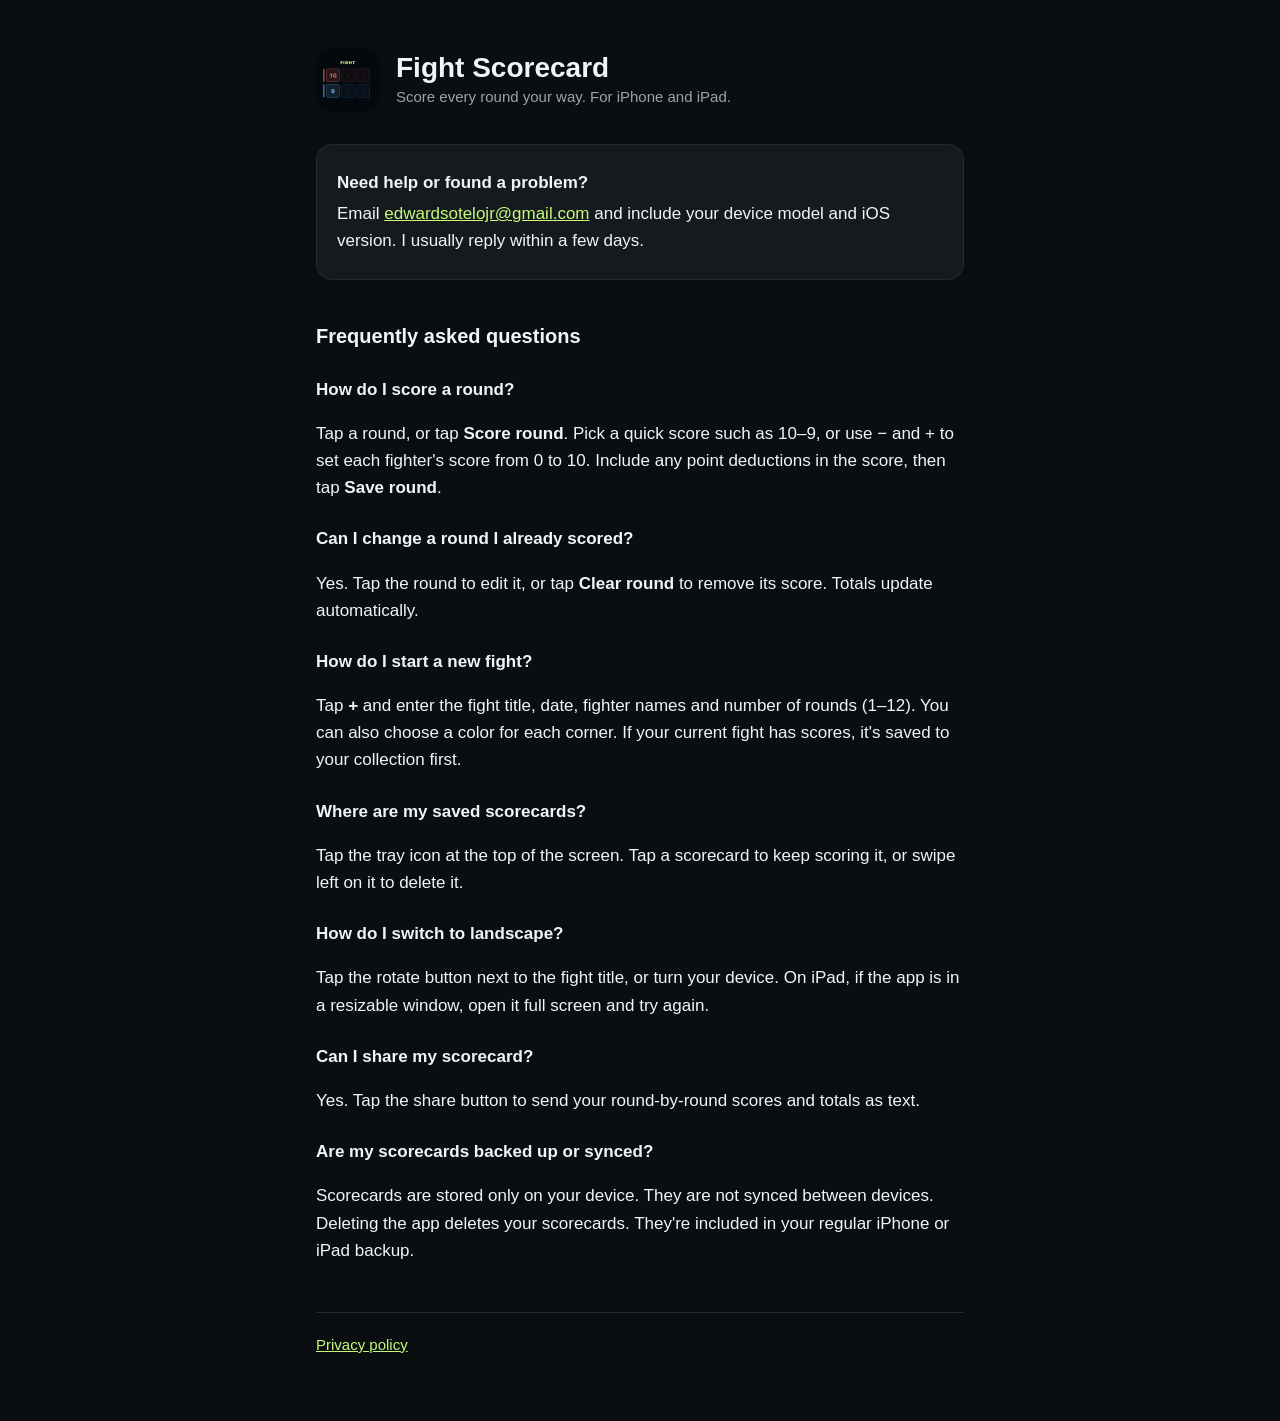
==== index.html @ 10f3430c "Add Fight Scorecard support and privacy pages Co-Authored-By: Claude Opus 5.5 <noreply@anthropic.com" ====
<!doctype html>
<html lang="en">
<head>
  <meta charset="utf-8">
  <meta name="viewport" content="width=device-width, initial-scale=1">
  <title>Fight Scorecard Support</title>
  <meta name="description" content="Help and contact information for the Fight Scorecard app for iPhone and iPad.">
  <link rel="icon" href="icon.png">
  <link rel="stylesheet" href="style.css">
</head>
<body>
<main>
  <header>
    <img src="icon.png" alt="">
    <div>
      <h1>Fight Scorecard</h1>
      <p>Score every round your way. For iPhone and iPad.</p>
    </div>
  </header>

  <div class="card">
    <p><strong>Need help or found a problem?</strong></p>
    <p>Email <a href="mailto:edwardsotelojr@gmail.com?subject=Fight%20Scorecard%20support">edwardsotelojr@gmail.com</a> and include your device model and iOS version. I usually reply within a few days.</p>
  </div>

  <h2>Frequently asked questions</h2>

  <h3>How do I score a round?</h3>
  <p>Tap a round, or tap <strong>Score round</strong>. Pick a quick score such as 10–9, or use − and + to set each fighter's score from 0 to 10. Include any point deductions in the score, then tap <strong>Save round</strong>.</p>

  <h3>Can I change a round I already scored?</h3>
  <p>Yes. Tap the round to edit it, or tap <strong>Clear round</strong> to remove its score. Totals update automatically.</p>

  <h3>How do I start a new fight?</h3>
  <p>Tap <strong>+</strong> and enter the fight title, date, fighter names and number of rounds (1–12). You can also choose a color for each corner. If your current fight has scores, it's saved to your collection first.</p>

  <h3>Where are my saved scorecards?</h3>
  <p>Tap the tray icon at the top of the screen. Tap a scorecard to keep scoring it, or swipe left on it to delete it.</p>

  <h3>How do I switch to landscape?</h3>
  <p>Tap the rotate button next to the fight title, or turn your device. On iPad, if the app is in a resizable window, open it full screen and try again.</p>

  <h3>Can I share my scorecard?</h3>
  <p>Yes. Tap the share button to send your round-by-round scores and totals as text.</p>

  <h3>Are my scorecards backed up or synced?</h3>
  <p>Scorecards are stored only on your device. They are not synced between devices. Deleting the app deletes your scorecards. They're included in your regular iPhone or iPad backup.</p>

  <nav>
    <a href="privacy.html">Privacy policy</a>
  </nav>
</main>
</body>
</html>
---- style.css ----
:root {
  --bg: #0b0e11;
  --panel: #161a1f;
  --text: #f2f4f5;
  --muted: #9aa3ab;
  --accent: #c4fa7a;
  --line: #262c33;
  color-scheme: dark;
}

* { box-sizing: border-box; }

body {
  margin: 0;
  background: var(--bg);
  color: var(--text);
  font: 17px/1.6 -apple-system, BlinkMacSystemFont, "SF Pro Text", "Segoe UI", Roboto, sans-serif;
}

main {
  max-width: 680px;
  margin: 0 auto;
  padding: 48px 16px 64px;
}

header {
  display: flex;
  align-items: center;
  gap: 16px;
  margin-bottom: 32px;
}

header img {
  width: 64px;
  height: 64px;
  border-radius: 14px;
}

header p { margin: 0; color: var(--muted); font-size: 15px; }

h1 { margin: 0; font-size: 28px; line-height: 1.2; }
h2 { margin: 40px 0 8px; font-size: 20px; }
h3 { margin: 24px 0 4px; font-size: 17px; }

a { color: var(--accent); }

.card {
  background: var(--panel);
  border: 1px solid var(--line);
  border-radius: 16px;
  padding: 20px;
  margin: 24px 0;
}

.card p { margin: 4px 0; }

nav {
  margin-top: 48px;
  padding-top: 20px;
  border-top: 1px solid var(--line);
  font-size: 15px;
}

nav a { margin-right: 20px; }
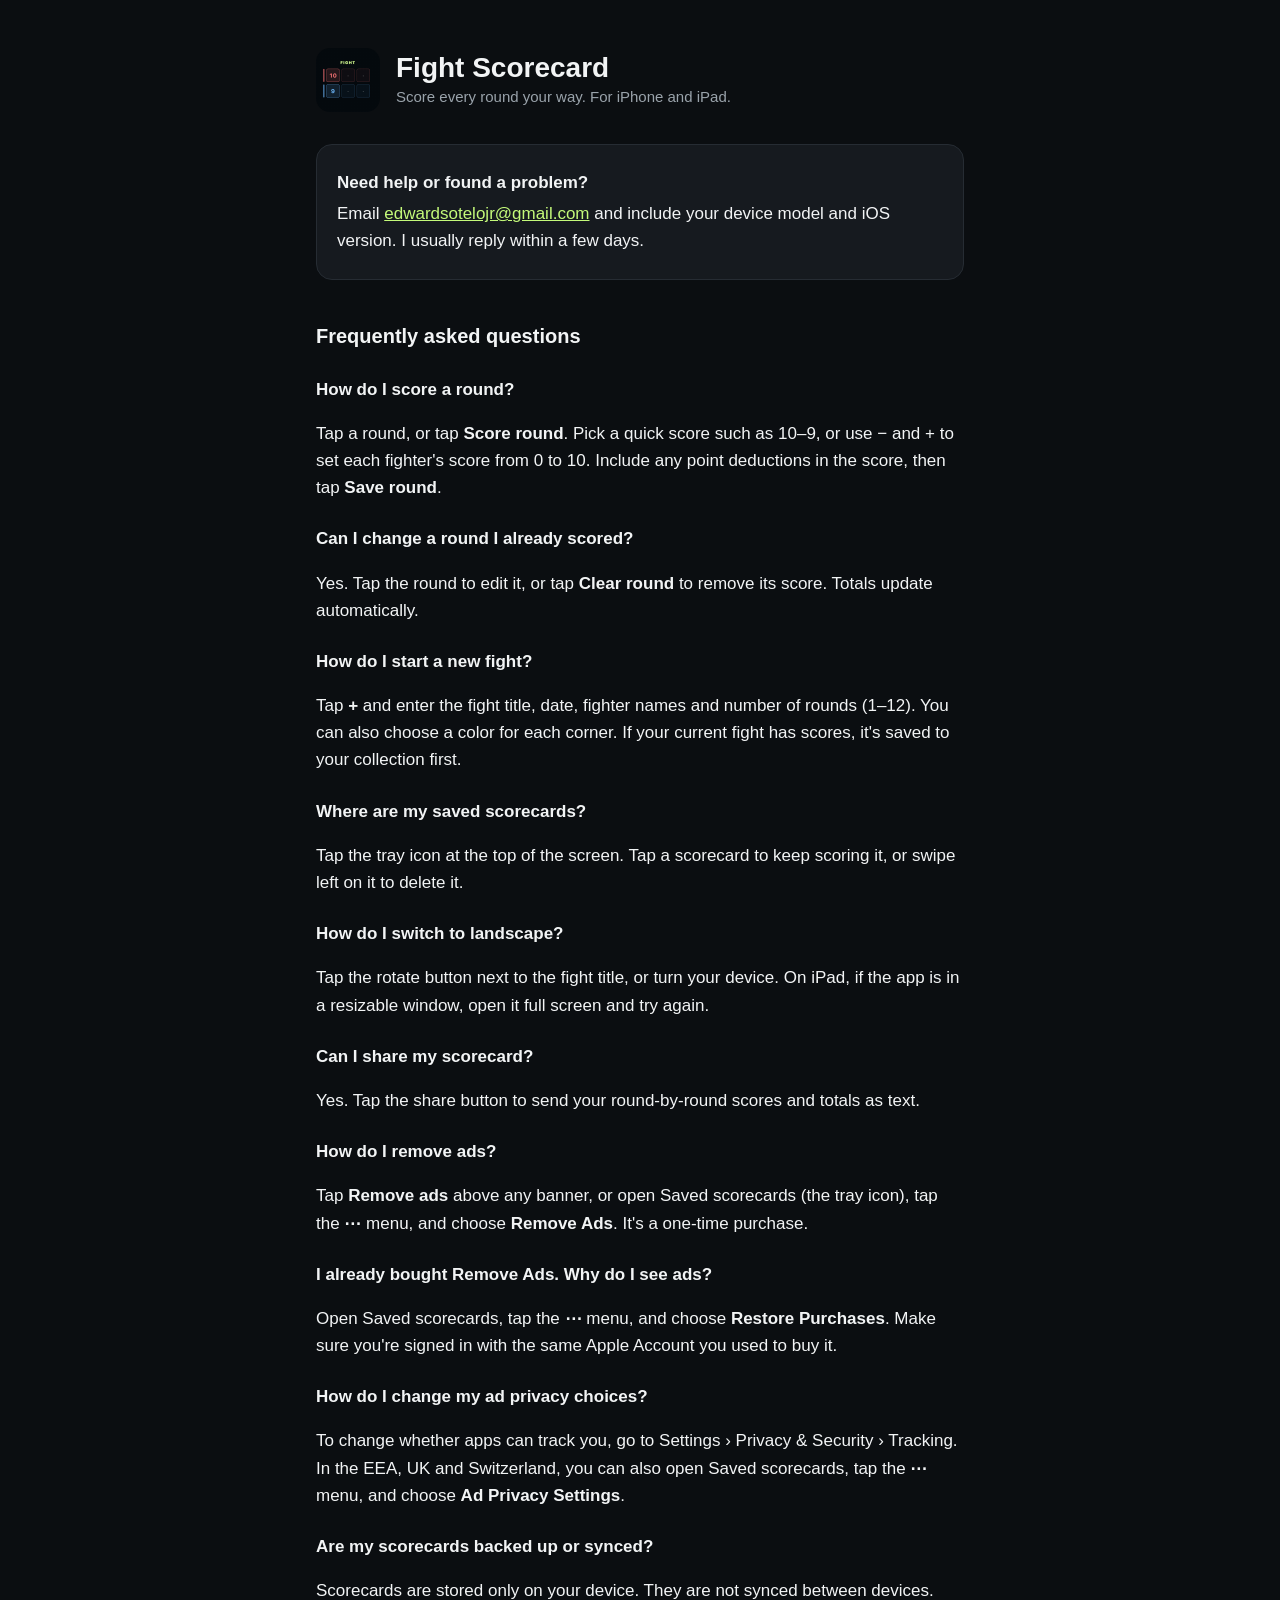
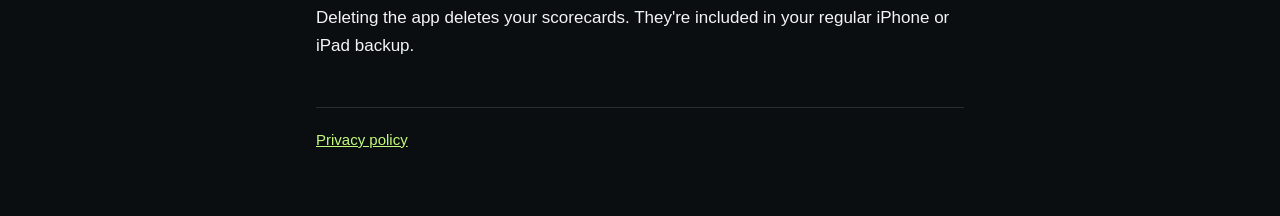
==== commit 6b047999: "Describe AdMob ads, consent choices and Remove Ads Co-Authored-By: Claude Opus 5.5 <noreply@anthropi" ====
--- a/index.html
+++ b/index.html
@@ -43,6 +43,15 @@
   <h3>Can I share my scorecard?</h3>
   <p>Yes. Tap the share button to send your round-by-round scores and totals as text.</p>
 
+  <h3>How do I remove ads?</h3>
+  <p>Tap <strong>Remove ads</strong> above any banner, or open Saved scorecards (the tray icon), tap the <strong>⋯</strong> menu, and choose <strong>Remove Ads</strong>. It's a one-time purchase.</p>
+
+  <h3>I already bought Remove Ads. Why do I see ads?</h3>
+  <p>Open Saved scorecards, tap the <strong>⋯</strong> menu, and choose <strong>Restore Purchases</strong>. Make sure you're signed in with the same Apple Account you used to buy it.</p>
+
+  <h3>How do I change my ad privacy choices?</h3>
+  <p>To change whether apps can track you, go to Settings › Privacy &amp; Security › Tracking. In the EEA, UK and Switzerland, you can also open Saved scorecards, tap the <strong>⋯</strong> menu, and choose <strong>Ad Privacy Settings</strong>.</p>
+
   <h3>Are my scorecards backed up or synced?</h3>
   <p>Scorecards are stored only on your device. They are not synced between devices. Deleting the app deletes your scorecards. They're included in your regular iPhone or iPad backup.</p>
 
--- a/style.css
+++ b/style.css
@@ -44,6 +44,9 @@
 
 a { color: var(--accent); }
 
+ul { padding-left: 22px; }
+li { margin: 6px 0; }
+
 .card {
   background: var(--panel);
   border: 1px solid var(--line);
